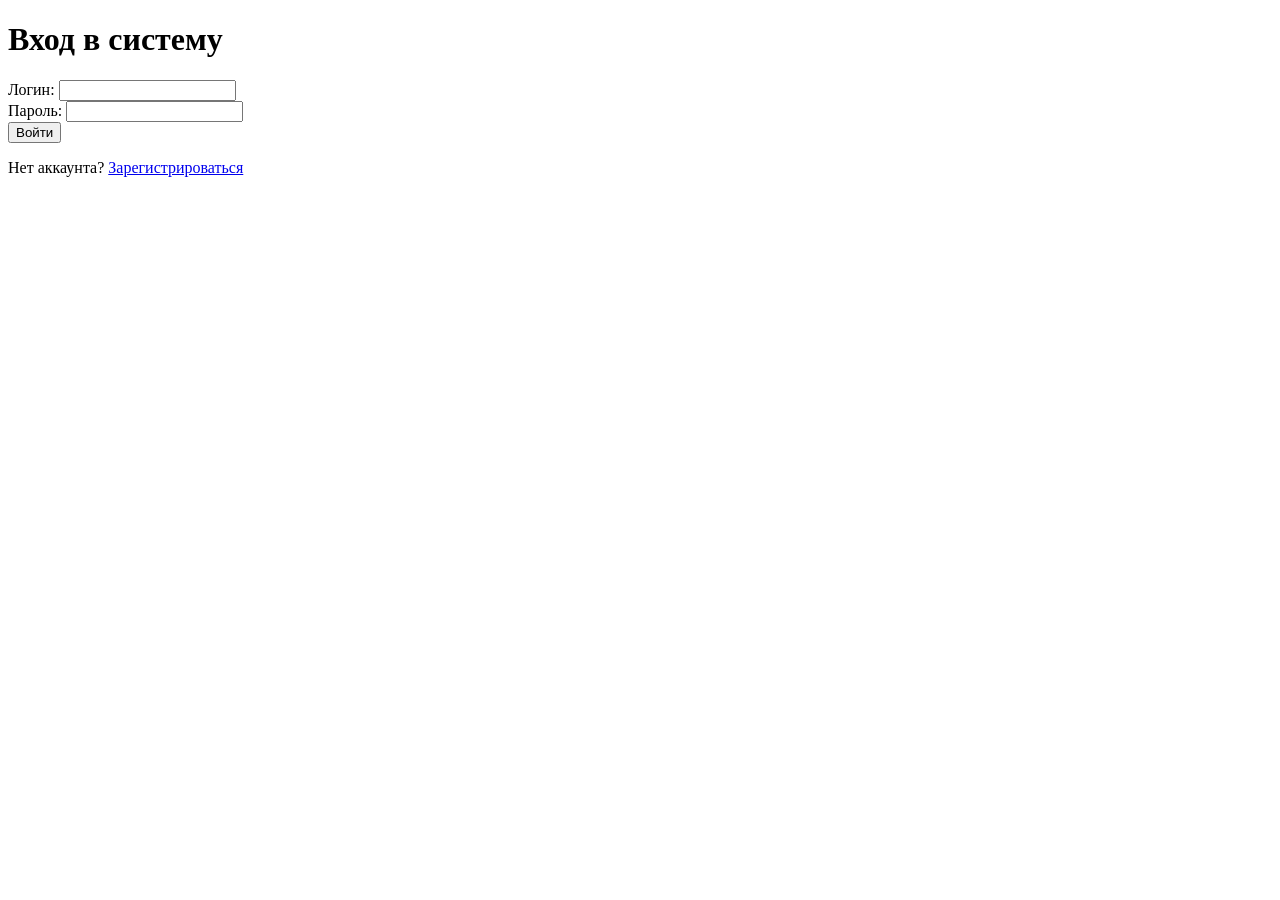
==== templates/avtorization.html @ 93909bdd "Добавлены HTML-шаблоны registration.html и avtorization.html с формами" ====
<!DOCTYPE html>
<html lang="ru">
<head>
    <meta charset="UTF-8">
    <meta name="viewport" content="width=device-width, initial-scale=1.0">
    <title>Авторизация</title>
    <link rel="stylesheet" href="../static/css/style.css">
    <script src="https://code.jquery.com/jquery-3.6.0.min.js"></script>
</head>
<body>
    <div class="container">
        <h1>Вход в систему</h1>
        <form id="authorizationForm">
            <div class="form-group">
                <label for="username">Логин:</label>
                <input type="text" id="username" name="username" required>
            </div>
            
            <div class="form-group">
                <label for="password">Пароль:</label>
                <input type="password" id="password" name="password" required>
            </div>
            
            <button type="submit">Войти</button>
        </form>
        <p>Нет аккаунта? <a href="/">Зарегистрироваться</a></p>
    </div>
    
    <script src="../static/js/script.js"></script>
</body>
</html>
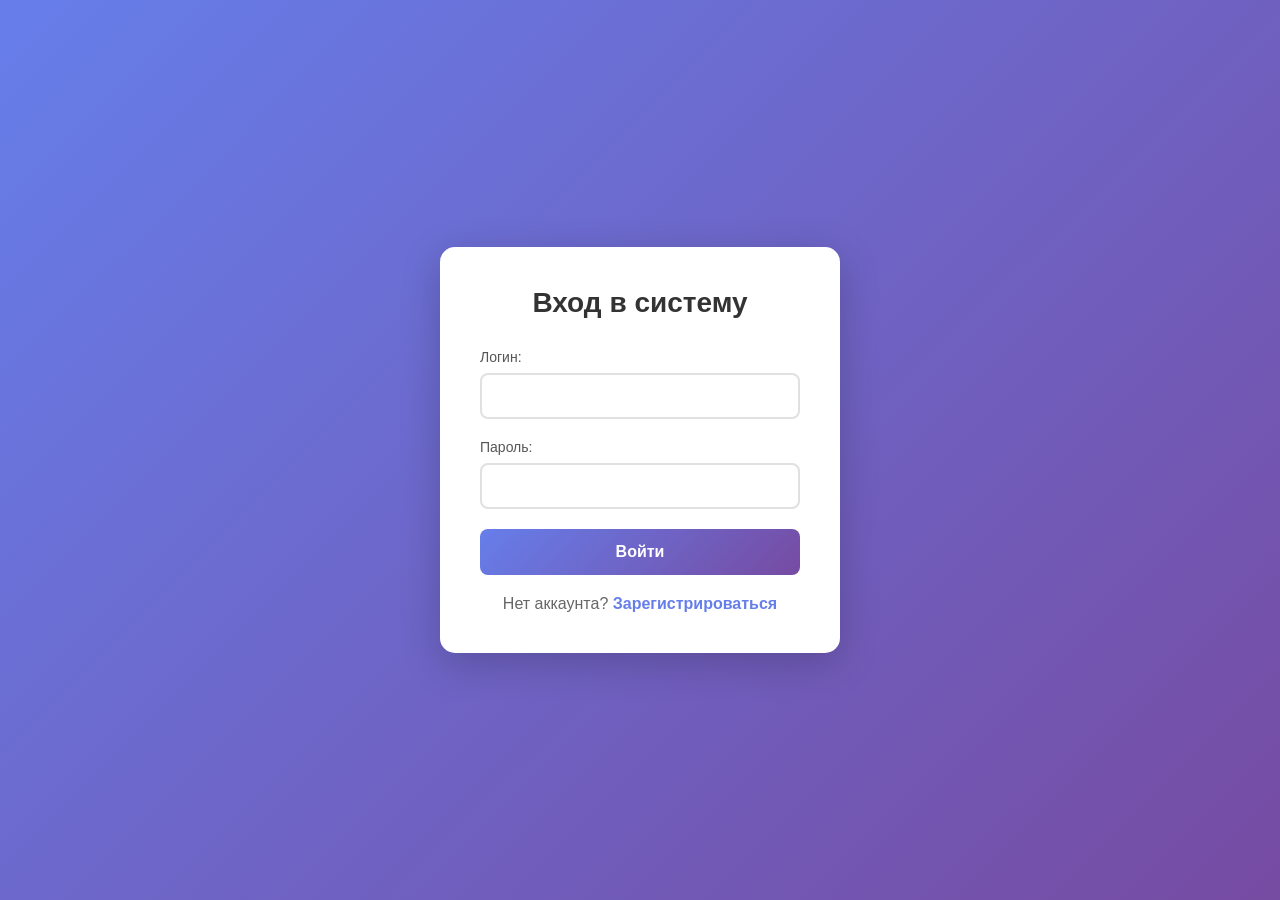
==== commit bbf554e8: "Успешная настройка регистрации и входа в систему - Исправлен AJAX-запрос регистрации (метод POST, да" ====
--- a/templates/avtorization.html
+++ b/templates/avtorization.html
@@ -10,7 +10,7 @@
 <body>
     <div class="container">
         <h1>Вход в систему</h1>
-        <form id="authorizationForm">
+        <form id="authorizationForm" method="POST">
             <div class="form-group">
                 <label for="username">Логин:</label>
                 <input type="text" id="username" name="username" required>
--- a/static/css/style.css
+++ b/static/css/style.css
@@ -0,0 +1,112 @@
+/* Общие стили */
+* {
+    margin: 0;
+    padding: 0;
+    box-sizing: border-box;
+}
+
+body {
+    font-family: 'Segoe UI', Tahoma, Geneva, Verdana, sans-serif;
+    background: linear-gradient(135deg, #667eea 0%, #764ba2 100%);
+    min-height: 100vh;
+    display: flex;
+    justify-content: center;
+    align-items: center;
+    padding: 20px;
+}
+
+/* Центральная карточка */
+.container {
+    background: white;
+    padding: 40px;
+    border-radius: 15px;
+    box-shadow: 0 10px 40px rgba(0, 0, 0, 0.2);
+    max-width: 400px;
+    width: 100%;
+}
+
+/* Заголовок */
+h1 {
+    text-align: center;
+    color: #333;
+    margin-bottom: 30px;
+    font-size: 28px;
+}
+
+/* Группы полей */
+.form-group {
+    margin-bottom: 20px;
+}
+
+.form-group label {
+    display: block;
+    margin-bottom: 8px;
+    color: #555;
+    font-weight: 500;
+    font-size: 14px;
+}
+
+.form-group input {
+    width: 100%;
+    padding: 12px 15px;
+    border: 2px solid #e0e0e0;
+    border-radius: 8px;
+    font-size: 16px;
+    transition: border-color 0.3s;
+}
+
+.form-group input:focus {
+    outline: none;
+    border-color: #667eea;
+}
+
+/* Кнопка */
+button[type="submit"] {
+    width: 100%;
+    padding: 14px;
+    background: linear-gradient(135deg, #667eea 0%, #764ba2 100%);
+    color: white;
+    border: none;
+    border-radius: 8px;
+    font-size: 16px;
+    font-weight: 600;
+    cursor: pointer;
+    transition: transform 0.2s, box-shadow 0.2s;
+}
+
+button[type="submit"]:hover {
+    transform: translateY(-2px);
+    box-shadow: 0 5px 20px rgba(102, 126, 234, 0.4);
+}
+
+button[type="submit"]:active {
+    transform: translateY(0);
+}
+
+/* Ссылки */
+p {
+    text-align: center;
+    margin-top: 20px;
+    color: #666;
+}
+
+p a {
+    color: #667eea;
+    text-decoration: none;
+    font-weight: 600;
+}
+
+p a:hover {
+    text-decoration: underline;
+}
+
+/* Адаптивность для мобильных */
+@media (max-width: 480px) {
+    .container {
+        padding: 30px 20px;
+    }
+    
+    h1 {
+        font-size: 24px;
+    }
+}
